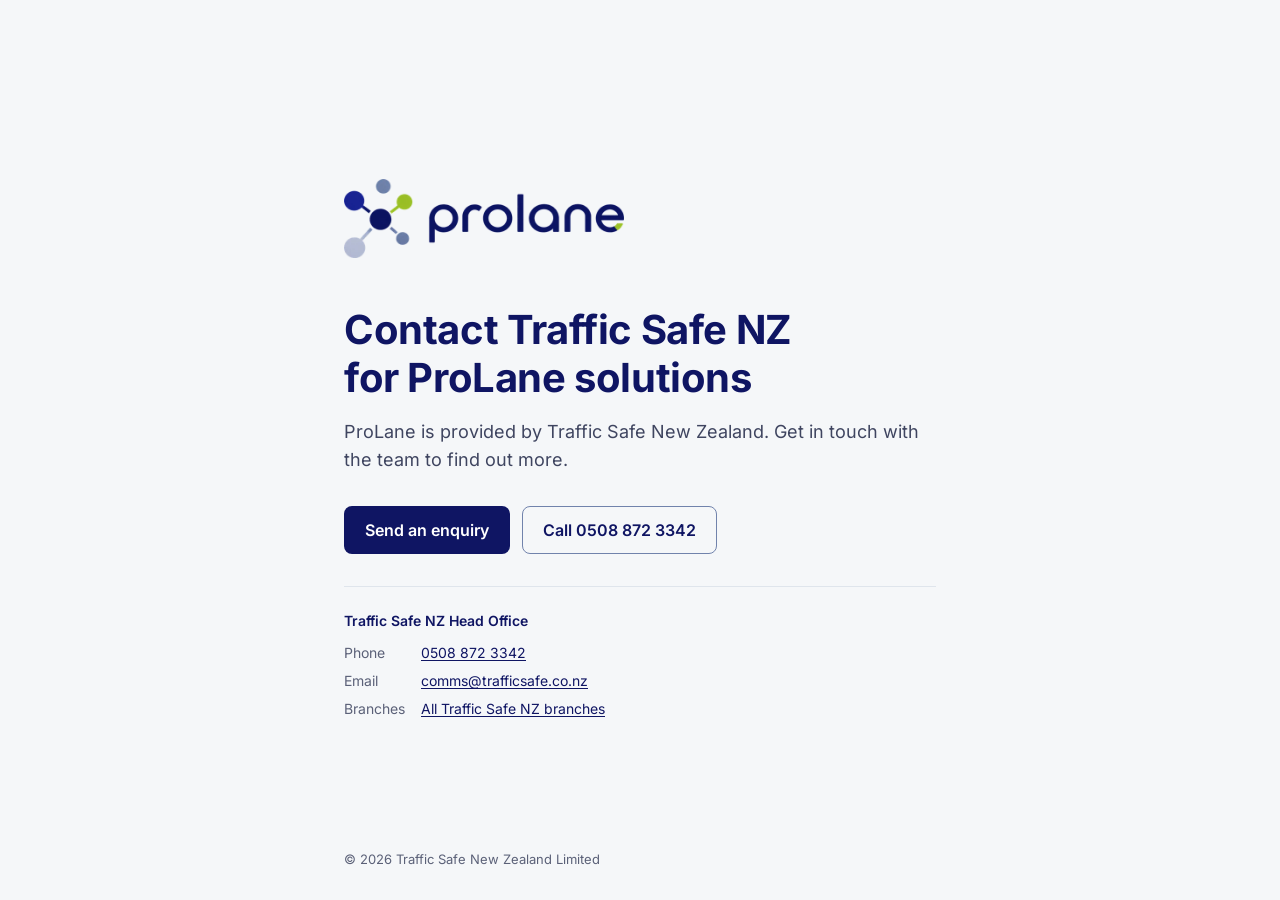
==== index.html @ 9a819eb7 "Add files via upload" ====
<!doctype html>
<html lang="en-NZ">
<head>
  <meta charset="utf-8">
  <meta http-equiv="Content-Security-Policy" content="default-src 'none'; style-src 'self'; img-src 'self'; font-src 'self'; base-uri 'none'; form-action 'none'">
  <meta name="referrer" content="strict-origin-when-cross-origin">
  <meta name="viewport" content="width=device-width, initial-scale=1">
  <title>ProLane · Traffic Safe NZ</title>
  <meta name="description" content="Contact Traffic Safe NZ for ProLane solutions.">
  <link rel="canonical" href="https://prolane.nz/">

  <meta property="og:type" content="website">
  <meta property="og:site_name" content="ProLane">
  <meta property="og:title" content="ProLane · Traffic Safe NZ">
  <meta property="og:description" content="Contact Traffic Safe NZ for ProLane solutions.">
  <meta property="og:url" content="https://prolane.nz/">
  <meta property="og:image" content="https://prolane.nz/og-card.png">
  <meta property="og:image:width" content="1200">
  <meta property="og:image:height" content="630">
  <meta property="og:image:alt" content="ProLane logo">
  <meta name="twitter:card" content="summary_large_image">

  <meta name="theme-color" content="#F5F7F9" media="(prefers-color-scheme: light)">
  <meta name="theme-color" content="#080E5B" media="(prefers-color-scheme: dark)">
  <link rel="icon" href="/favicon.ico" sizes="any">
  <link rel="icon" type="image/png" sizes="32x32" href="/favicon-32.png">
  <link rel="apple-touch-icon" href="/apple-touch-icon.png">
  <link rel="preload" href="/inter.woff2" as="font" type="font/woff2" crossorigin>
  <link rel="stylesheet" href="/styles.css">
</head>
<body>
  <main>
    <div class="logo">
      <picture>
        <source media="(prefers-color-scheme: dark)" srcset="/logo-dark.webp">
        <img src="/logo-light.webp" alt="ProLane" width="640" height="182">
      </picture>
    </div>

    <h1>Contact Traffic Safe NZ for ProLane solutions</h1>
    <p class="lede">ProLane is provided by Traffic Safe New Zealand. Get in touch with the team to find out more.</p>

    <div class="actions">
      <a class="btn btn-primary" href="https://www.trafficsafe.co.nz/general-enquiry">Send an enquiry</a>
      <a class="btn btn-secondary" href="tel:05088723342">Call 0508 872 3342</a>
    </div>

    <!-- Details copied from https://www.trafficsafe.co.nz/contact-us (Head Office), 26 Sep 2026 -->
    <section class="contact" aria-labelledby="contact-heading">
      <h2 id="contact-heading">Traffic Safe NZ Head Office</h2>
      <dl>
        <dt>Phone</dt>
        <dd><a href="tel:05088723342">0508 872 3342</a></dd>
        <dt>Email</dt>
        <dd><a href="mailto:comms@trafficsafe.co.nz?subject=ProLane%20enquiry">comms@trafficsafe.co.nz</a></dd>
        <dt>Branches</dt>
        <dd><a href="https://www.trafficsafe.co.nz/contact-us">All Traffic Safe NZ branches</a></dd>
      </dl>
    </section>
  </main>

  <footer>
    <p>&copy; 2026 Traffic Safe New Zealand Limited</p>
  </footer>
</body>
</html>
---- styles.css ----
/* ProLane holding page — prolane.nz / prolane.co.nz
   Palette: ProLane kit v2 (tsnz-app-hub/branding/source/prolane-kit-v2).
   Focus ring: TSNZ apps design system (two-layer halo, never brand-hued).
   No JavaScript on this page; theme follows the OS. */

@font-face {
  font-family: "Inter";
  src: url("/inter.woff2") format("woff2");
  font-weight: 100 900;
  font-style: normal;
  font-display: swap;
}

:root {
  color-scheme: light dark;

  --bg:            #F5F7F9;
  --ink:           #0F1563;   /* ProLane navy */
  --ink-2:         #3F4560;
  --muted:         #5B6178;
  --line:          #DFE5EC;
  --action:        #0F1563;
  --action-hover:  #1B237A;
  --action-press:  #080E5B;
  --on-action:     #FFFFFF;
  --outline:       #7183AC;   /* steel blue — secondary button border */
  --link:          #0F1563;
  --focus:         #5475F5;
  --halo:          #F5F7F9;

}

@media (prefers-color-scheme: dark) {
  :root {
    --bg:            #080E5B;   /* ProLane deep navy */
    --ink:           #FFFFFF;
    --ink-2:         #D5D9EA;
    --muted:         #B0B7D1;   /* pale blue */
    --line:          #262D78;
    --action:        #FFFFFF;
    --action-hover:  #E6E9F5;
    --action-press:  #CDD2EA;
    --on-action:     #0F1563;
    --outline:       #7183AC;
    --link:          #FFFFFF;
    --focus:         #8FB6DE;
    --halo:          #080E5B;

  }
}

*, *::before, *::after { box-sizing: border-box; }

html { -webkit-text-size-adjust: 100%; text-size-adjust: 100%; }

body {
  margin: 0;
  min-height: 100vh;
  min-height: 100dvh;
  display: flex;
  flex-direction: column;
  background: var(--bg);
  color: var(--ink-2);
  font-family: "Inter", system-ui, -apple-system, "Segoe UI", Roboto, sans-serif;
  font-size: 16px;
  line-height: 24px;
}

main {
  flex: 1;
  display: flex;
  flex-direction: column;
  justify-content: center;
  width: 100%;
  max-width: 640px;
  margin: 0 auto;
  padding: 64px 24px 48px;
}

.logo { margin: 0 0 48px; }
.logo img { display: block; width: 240px; height: auto; }

h1 {
  margin: 0 0 16px;
  color: var(--ink);
  font-size: 32px;
  line-height: 40px;
  font-weight: 700;
  letter-spacing: -0.01em;
  text-wrap: balance;
}

.lede {
  margin: 0 0 32px;
  font-size: 18px;
  line-height: 28px;
  color: var(--ink-2);
}

.actions {
  display: flex;
  flex-wrap: wrap;
  gap: 12px;
  margin: 0 0 32px;
}

.btn {
  display: inline-flex;
  align-items: center;
  justify-content: center;
  min-height: 48px;
  padding: 0 20px;
  border-radius: 8px;
  border: 1px solid transparent;
  font: inherit;
  font-weight: 600;
  text-decoration: none;
  transition: background-color 120ms cubic-bezier(0.2, 0, 0, 1),
              border-color 120ms cubic-bezier(0.2, 0, 0, 1);
}

.btn-primary { background: var(--action); color: var(--on-action); }
.btn-primary:hover  { background: var(--action-hover); }
.btn-primary:active { background: var(--action-press); }

.btn-secondary { background: transparent; color: var(--ink); border-color: var(--outline); }
.btn-secondary:hover  { border-color: var(--ink); }
.btn-secondary:active { background: var(--line); }

.contact {
  margin: 0;
  padding: 24px 0 0;
  border-top: 1px solid var(--line);
  color: var(--muted);
  font-size: 14px;
  line-height: 20px;
}
.contact h2 {
  margin: 0 0 12px;
  color: var(--ink);
  font-size: 14px;
  line-height: 20px;
  font-weight: 600;
}
.contact dl { margin: 0; display: grid; grid-template-columns: max-content 1fr; gap: 8px 16px; }
.contact dt { color: var(--muted); }
.contact dd { margin: 0; color: var(--ink-2); }
a { color: var(--link); text-decoration: underline; text-underline-offset: 2px; }
a:hover { text-decoration-thickness: 2px; }

a:focus-visible {
  outline: 3px solid var(--focus);
  outline-offset: 2px;
  box-shadow: 0 0 0 2px var(--halo), 0 0 0 5px var(--focus);
  border-radius: 8px;
}

footer {
  width: 100%;
  max-width: 640px;
  margin: 0 auto;
  padding: 0 24px 32px;
  color: var(--muted);
  font-size: 13px;
  line-height: 18px;
}
footer p { margin: 0; }

@media (min-width: 720px) {
  main { padding-top: 96px; }
  .logo img { width: 280px; }
  h1 { font-size: 40px; line-height: 48px; }
}

@media (max-width: 400px) {
  .btn { width: 100%; }
}

@media (prefers-reduced-motion: reduce) {
  .btn { transition-duration: 1ms; }
}

@media (forced-colors: active) {
  .btn { border: 1px solid ButtonText; }
}
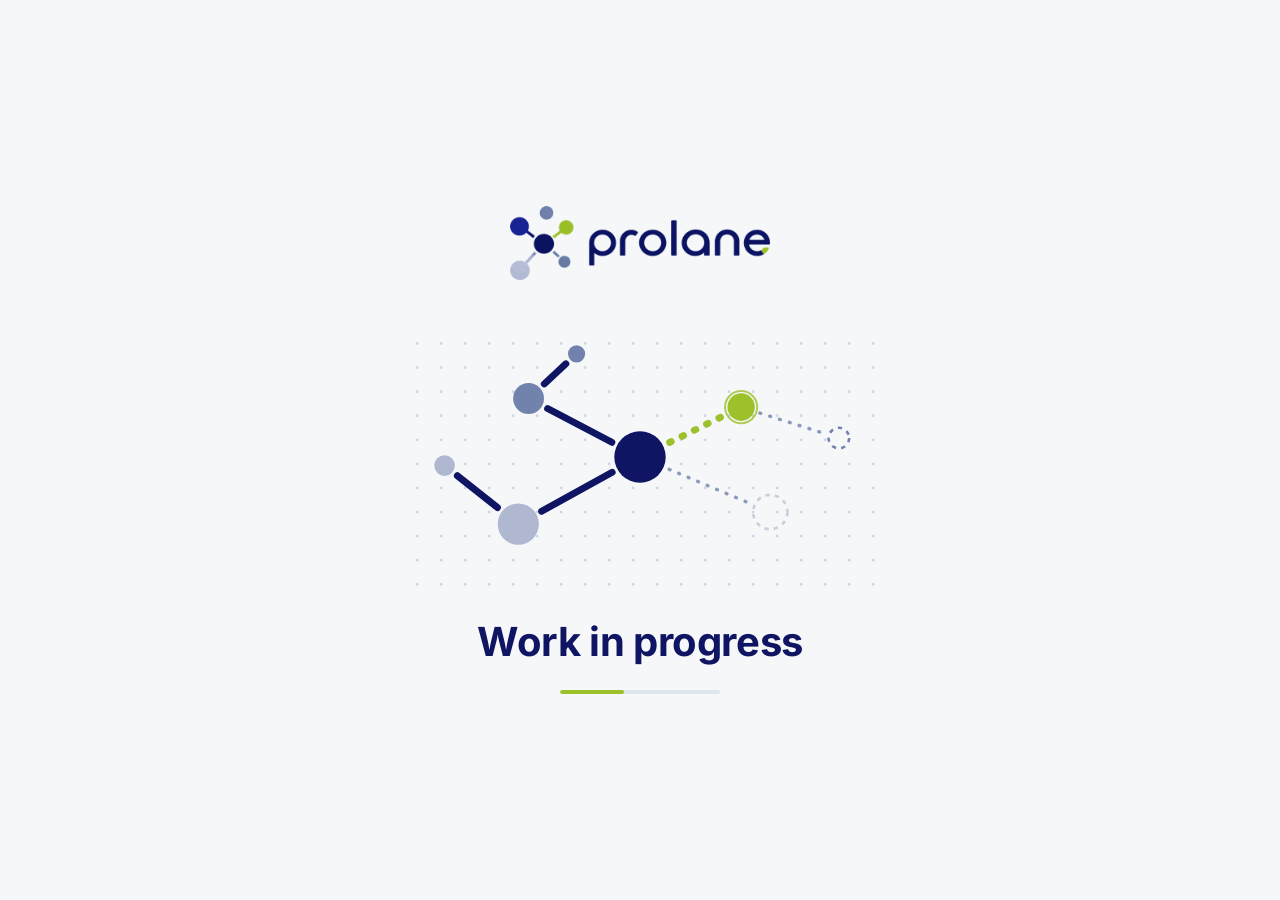
==== commit 977c0457: "Add files via upload" ====
--- a/index.html
+++ b/index.html
@@ -3,64 +3,45 @@
 <head>
   <meta charset="utf-8">
   <meta http-equiv="Content-Security-Policy" content="default-src 'none'; style-src 'self'; img-src 'self'; font-src 'self'; base-uri 'none'; form-action 'none'">
-  <meta name="referrer" content="strict-origin-when-cross-origin">
+  <meta name="referrer" content="no-referrer">
   <meta name="viewport" content="width=device-width, initial-scale=1">
-  <title>ProLane · Traffic Safe NZ</title>
-  <meta name="description" content="Contact Traffic Safe NZ for ProLane solutions.">
+  <title>ProLane · Work in progress</title>
+  <meta name="description" content="Work in progress.">
   <link rel="canonical" href="https://prolane.nz/">
 
   <meta property="og:type" content="website">
   <meta property="og:site_name" content="ProLane">
-  <meta property="og:title" content="ProLane · Traffic Safe NZ">
-  <meta property="og:description" content="Contact Traffic Safe NZ for ProLane solutions.">
+  <meta property="og:title" content="ProLane">
+  <meta property="og:description" content="Work in progress.">
   <meta property="og:url" content="https://prolane.nz/">
   <meta property="og:image" content="https://prolane.nz/og-card.png">
   <meta property="og:image:width" content="1200">
   <meta property="og:image:height" content="630">
-  <meta property="og:image:alt" content="ProLane logo">
+  <meta property="og:image:alt" content="ProLane logo. Work in progress.">
   <meta name="twitter:card" content="summary_large_image">
 
   <meta name="theme-color" content="#F5F7F9" media="(prefers-color-scheme: light)">
   <meta name="theme-color" content="#080E5B" media="(prefers-color-scheme: dark)">
-  <link rel="icon" href="/favicon.ico" sizes="any">
-  <link rel="icon" type="image/png" sizes="32x32" href="/favicon-32.png">
-  <link rel="apple-touch-icon" href="/apple-touch-icon.png">
-  <link rel="preload" href="/inter.woff2" as="font" type="font/woff2" crossorigin>
-  <link rel="stylesheet" href="/styles.css">
+  <link rel="icon" href="favicon.ico" sizes="any">
+  <link rel="icon" type="image/png" sizes="32x32" href="favicon-32.png">
+  <link rel="apple-touch-icon" href="apple-touch-icon.png">
+  <link rel="preload" href="inter.woff2" as="font" type="font/woff2" crossorigin>
+  <link rel="stylesheet" href="styles.css">
 </head>
 <body>
   <main>
-    <div class="logo">
-      <picture>
-        <source media="(prefers-color-scheme: dark)" srcset="/logo-dark.webp">
-        <img src="/logo-light.webp" alt="ProLane" width="640" height="182">
-      </picture>
-    </div>
+    <picture class="logo">
+      <source media="(prefers-color-scheme: dark)" srcset="logo-dark.webp">
+      <img src="logo-light.webp" alt="ProLane" width="640" height="182">
+    </picture>
 
-    <h1>Contact Traffic Safe NZ for ProLane solutions</h1>
-    <p class="lede">ProLane is provided by Traffic Safe New Zealand. Get in touch with the team to find out more.</p>
+    <picture class="art">
+      <source media="(prefers-color-scheme: dark)" srcset="wip-dark.svg">
+      <img src="wip-light.svg" alt="" width="560" height="300">
+    </picture>
 
-    <div class="actions">
-      <a class="btn btn-primary" href="https://www.trafficsafe.co.nz/general-enquiry">Send an enquiry</a>
-      <a class="btn btn-secondary" href="tel:05088723342">Call 0508 872 3342</a>
-    </div>
-
-    <!-- Details copied from https://www.trafficsafe.co.nz/contact-us (Head Office), 26 Sep 2026 -->
-    <section class="contact" aria-labelledby="contact-heading">
-      <h2 id="contact-heading">Traffic Safe NZ Head Office</h2>
-      <dl>
-        <dt>Phone</dt>
-        <dd><a href="tel:05088723342">0508 872 3342</a></dd>
-        <dt>Email</dt>
-        <dd><a href="mailto:comms@trafficsafe.co.nz?subject=ProLane%20enquiry">comms@trafficsafe.co.nz</a></dd>
-        <dt>Branches</dt>
-        <dd><a href="https://www.trafficsafe.co.nz/contact-us">All Traffic Safe NZ branches</a></dd>
-      </dl>
-    </section>
+    <h1>Work in progress</h1>
+    <div class="progress" aria-hidden="true"><span></span></div>
   </main>
-
-  <footer>
-    <p>&copy; 2026 Traffic Safe New Zealand Limited</p>
-  </footer>
 </body>
 </html>
--- a/styles.css
+++ b/styles.css
@@ -1,11 +1,9 @@
-/* ProLane holding page — prolane.nz / prolane.co.nz
-   Palette: ProLane kit v2 (tsnz-app-hub/branding/source/prolane-kit-v2).
-   Focus ring: TSNZ apps design system (two-layer halo, never brand-hued).
-   No JavaScript on this page; theme follows the OS. */
+/* ProLane holding page: work in progress.
+   Palette: ProLane kit v2. No JavaScript; theme follows the OS. */
 
 @font-face {
   font-family: "Inter";
-  src: url("/inter.woff2") format("woff2");
+  src: url("inter.woff2") format("woff2");
   font-weight: 100 900;
   font-style: normal;
   font-display: swap;
@@ -13,44 +11,22 @@
 
 :root {
   color-scheme: light dark;
-
-  --bg:            #F5F7F9;
-  --ink:           #0F1563;   /* ProLane navy */
-  --ink-2:         #3F4560;
-  --muted:         #5B6178;
-  --line:          #DFE5EC;
-  --action:        #0F1563;
-  --action-hover:  #1B237A;
-  --action-press:  #080E5B;
-  --on-action:     #FFFFFF;
-  --outline:       #7183AC;   /* steel blue — secondary button border */
-  --link:          #0F1563;
-  --focus:         #5475F5;
-  --halo:          #F5F7F9;
-
+  --bg:     #F5F7F9;
+  --ink:    #0F1563;   /* ProLane navy */
+  --track:  #DFE5EC;
+  --accent: #9DC12A;   /* ProLane lime */
 }
 
 @media (prefers-color-scheme: dark) {
   :root {
-    --bg:            #080E5B;   /* ProLane deep navy */
-    --ink:           #FFFFFF;
-    --ink-2:         #D5D9EA;
-    --muted:         #B0B7D1;   /* pale blue */
-    --line:          #262D78;
-    --action:        #FFFFFF;
-    --action-hover:  #E6E9F5;
-    --action-press:  #CDD2EA;
-    --on-action:     #0F1563;
-    --outline:       #7183AC;
-    --link:          #FFFFFF;
-    --focus:         #8FB6DE;
-    --halo:          #080E5B;
-
+    --bg:     #080E5B;   /* ProLane deep navy */
+    --ink:    #FFFFFF;
+    --track:  #262D78;
+    --accent: #9DC12A;
   }
 }
 
 *, *::before, *::after { box-sizing: border-box; }
-
 html { -webkit-text-size-adjust: 100%; text-size-adjust: 100%; }
 
 body {
@@ -58,128 +34,61 @@
   min-height: 100vh;
   min-height: 100dvh;
   display: flex;
-  flex-direction: column;
   background: var(--bg);
-  color: var(--ink-2);
+  color: var(--ink);
   font-family: "Inter", system-ui, -apple-system, "Segoe UI", Roboto, sans-serif;
-  font-size: 16px;
-  line-height: 24px;
 }
 
 main {
-  flex: 1;
+  margin: auto;
+  width: 100%;
+  max-width: 640px;
+  padding: 48px 24px;
   display: flex;
   flex-direction: column;
-  justify-content: center;
-  width: 100%;
-  max-width: 640px;
-  margin: 0 auto;
-  padding: 64px 24px 48px;
+  align-items: center;
+  text-align: center;
 }
 
-.logo { margin: 0 0 48px; }
-.logo img { display: block; width: 240px; height: auto; }
+.logo img { display: block; width: 220px; height: auto; }
+
+.art { margin: 48px 0 32px; width: 100%; }
+.art img { display: block; width: 100%; max-width: 480px; height: auto; margin: 0 auto; }
 
 h1 {
-  margin: 0 0 16px;
-  color: var(--ink);
+  margin: 0 0 24px;
   font-size: 32px;
   line-height: 40px;
   font-weight: 700;
   letter-spacing: -0.01em;
-  text-wrap: balance;
 }
 
-.lede {
-  margin: 0 0 32px;
-  font-size: 18px;
-  line-height: 28px;
-  color: var(--ink-2);
+.progress {
+  position: relative;
+  width: 160px;
+  height: 4px;
+  border-radius: 999px;
+  background: var(--track);
+  overflow: hidden;
+}
+.progress span {
+  position: absolute;
+  inset: 0 auto 0 0;
+  width: 40%;
+  border-radius: 999px;
+  background: var(--accent);
+  animation: slide 1.6s cubic-bezier(0.2, 0, 0, 1) infinite;
+}
+@keyframes slide {
+  from { transform: translateX(-100%); }
+  to   { transform: translateX(250%); }
 }
 
-.actions {
-  display: flex;
-  flex-wrap: wrap;
-  gap: 12px;
-  margin: 0 0 32px;
-}
-
-.btn {
-  display: inline-flex;
-  align-items: center;
-  justify-content: center;
-  min-height: 48px;
-  padding: 0 20px;
-  border-radius: 8px;
-  border: 1px solid transparent;
-  font: inherit;
-  font-weight: 600;
-  text-decoration: none;
-  transition: background-color 120ms cubic-bezier(0.2, 0, 0, 1),
-              border-color 120ms cubic-bezier(0.2, 0, 0, 1);
-}
-
-.btn-primary { background: var(--action); color: var(--on-action); }
-.btn-primary:hover  { background: var(--action-hover); }
-.btn-primary:active { background: var(--action-press); }
-
-.btn-secondary { background: transparent; color: var(--ink); border-color: var(--outline); }
-.btn-secondary:hover  { border-color: var(--ink); }
-.btn-secondary:active { background: var(--line); }
-
-.contact {
-  margin: 0;
-  padding: 24px 0 0;
-  border-top: 1px solid var(--line);
-  color: var(--muted);
-  font-size: 14px;
-  line-height: 20px;
-}
-.contact h2 {
-  margin: 0 0 12px;
-  color: var(--ink);
-  font-size: 14px;
-  line-height: 20px;
-  font-weight: 600;
-}
-.contact dl { margin: 0; display: grid; grid-template-columns: max-content 1fr; gap: 8px 16px; }
-.contact dt { color: var(--muted); }
-.contact dd { margin: 0; color: var(--ink-2); }
-a { color: var(--link); text-decoration: underline; text-underline-offset: 2px; }
-a:hover { text-decoration-thickness: 2px; }
-
-a:focus-visible {
-  outline: 3px solid var(--focus);
-  outline-offset: 2px;
-  box-shadow: 0 0 0 2px var(--halo), 0 0 0 5px var(--focus);
-  border-radius: 8px;
-}
-
-footer {
-  width: 100%;
-  max-width: 640px;
-  margin: 0 auto;
-  padding: 0 24px 32px;
-  color: var(--muted);
-  font-size: 13px;
-  line-height: 18px;
-}
-footer p { margin: 0; }
-
 @media (min-width: 720px) {
-  main { padding-top: 96px; }
-  .logo img { width: 280px; }
+  .logo img { width: 260px; }
   h1 { font-size: 40px; line-height: 48px; }
 }
 
-@media (max-width: 400px) {
-  .btn { width: 100%; }
+@media (prefers-reduced-motion: reduce) {
+  .progress span { animation-duration: 1ms; animation-iteration-count: 1; transform: translateX(75%); }
 }
-
-@media (prefers-reduced-motion: reduce) {
-  .btn { transition-duration: 1ms; }
-}
-
-@media (forced-colors: active) {
-  .btn { border: 1px solid ButtonText; }
-}
